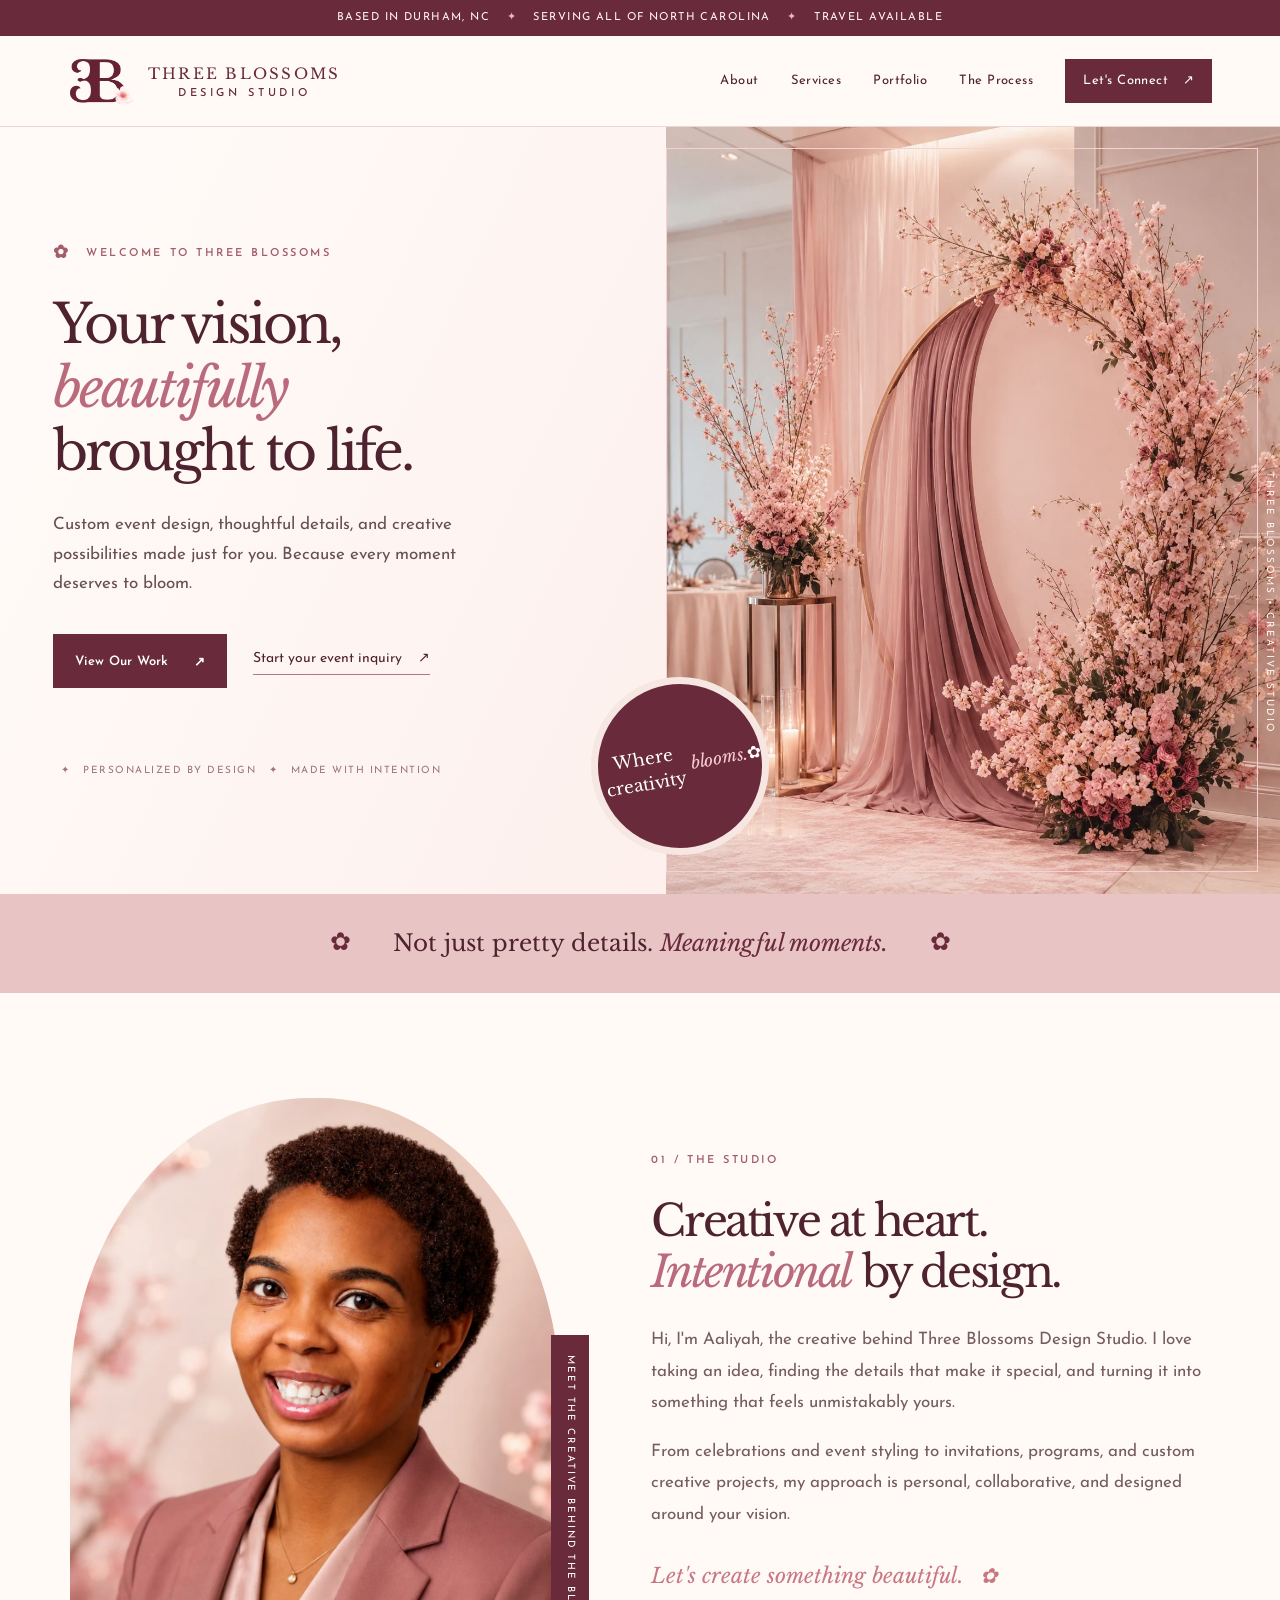
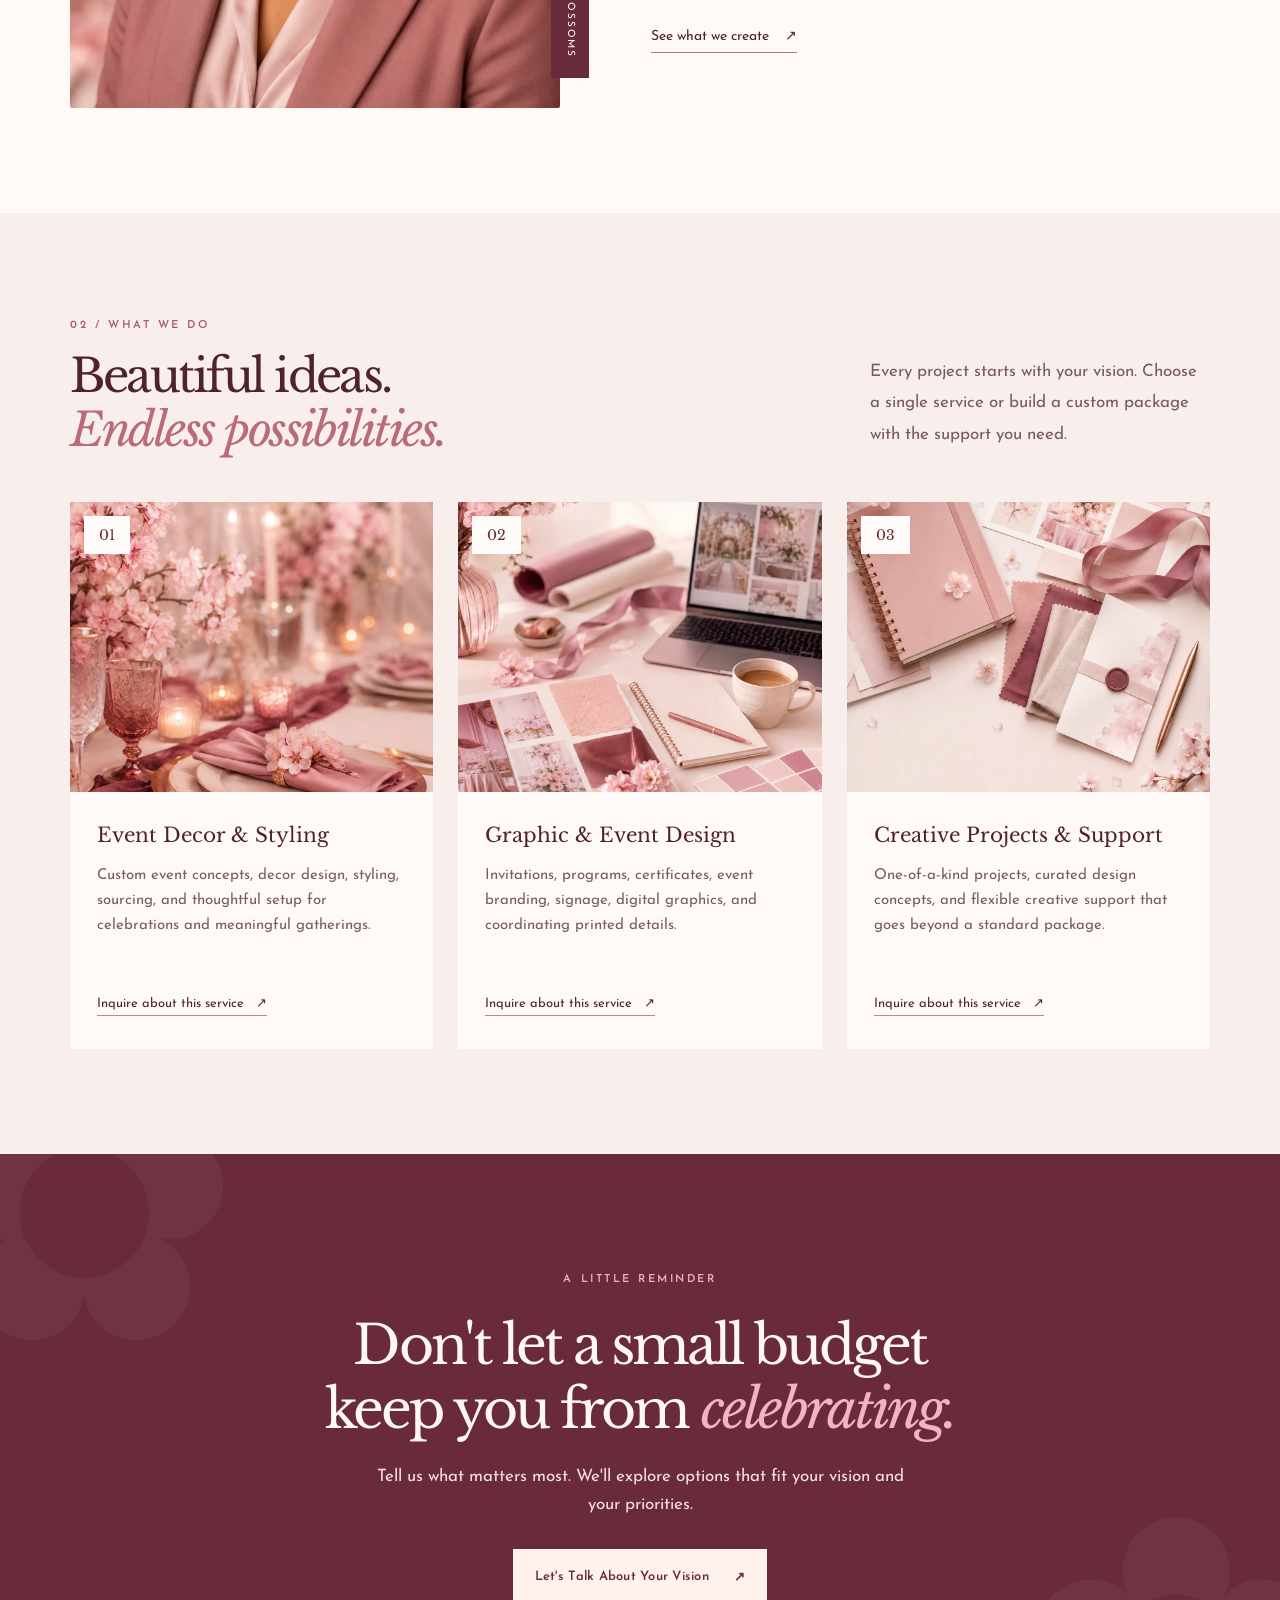
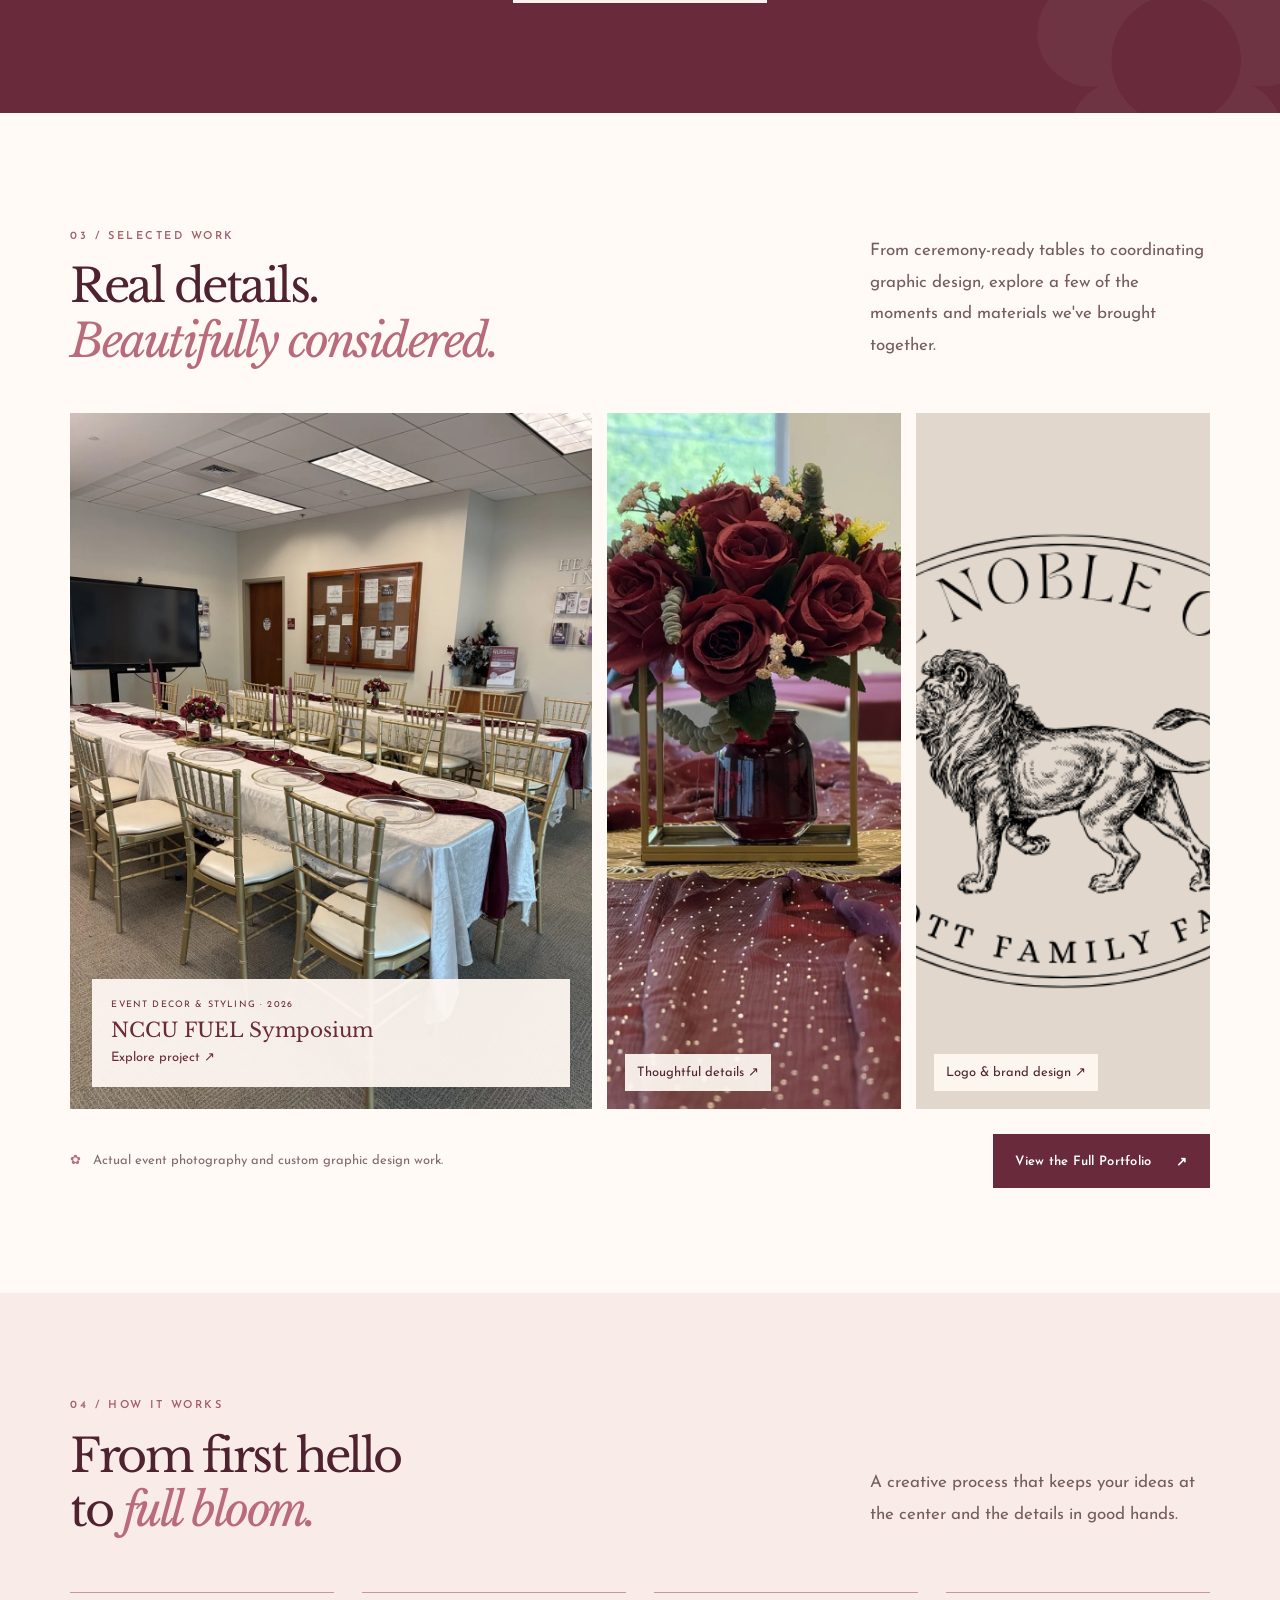
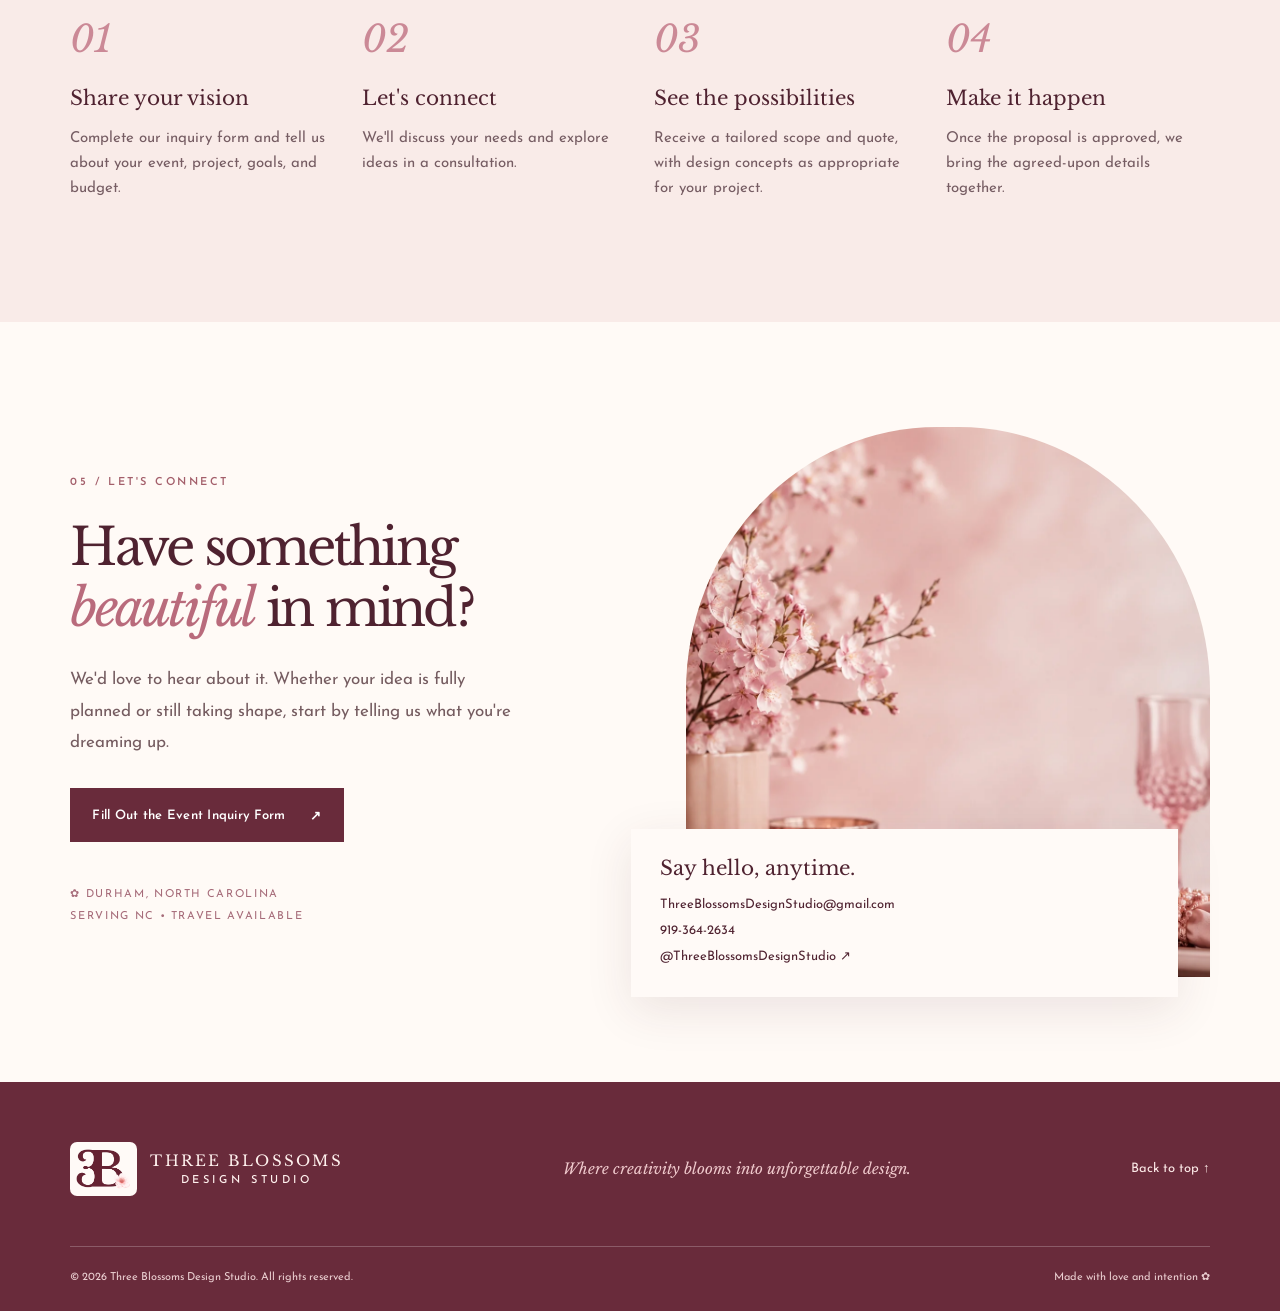
==== index.html @ 0f5664a7 "Add files via upload" ====
<!doctype html>
<html lang="en">
<head>
<meta charset="utf-8"><meta name="viewport" content="width=device-width,initial-scale=1">
<meta name="theme-color" content="#692b3b"><meta name="description" content="Three Blossoms Design Studio creates custom event decor, graphic design, and thoughtful creative experiences in Durham, NC and beyond.">
<title>Three Blossoms Design Studio | Event & Creative Design</title>
<link rel="icon" type="image/png" href="assets/favicon.png">
<link rel="preconnect" href="https://fonts.googleapis.com"><link rel="preconnect" href="https://fonts.gstatic.com" crossorigin>
<link href="https://fonts.googleapis.com/css2?family=Josefin+Sans:wght@300;400;500;600;700&family=Libre+Baskerville:ital,wght@0,400;0,700;1,400&display=swap" rel="stylesheet">
<link rel="stylesheet" href="styles.css">
</head>
<body>
<a class="skip" href="#main">Skip to content</a>
<div class="announcement">Based in Durham, NC <span>✦</span> Serving all of North Carolina <span>✦</span> Travel available</div>
<header class="site-header" id="top"><div class="nav-inner">
<a href="#top" class="brand" aria-label="Three Blossoms Design Studio home"><img class="brand-logo" src="assets/three-blossoms-logo.png" alt="" width="67" height="54"><span class="brand-words"><strong>THREE BLOSSOMS</strong><small>DESIGN STUDIO</small></span></a>
<button class="menu-toggle" aria-expanded="false" aria-controls="navlinks" aria-label="Open navigation"><span></span><span></span><span></span></button>
<nav id="navlinks" aria-label="Main navigation"><a href="#about">About</a><a href="#services">Services</a><a href="#portfolio">Portfolio</a><a href="#process">The Process</a><a class="nav-cta" href="#contact">Let's Connect <span aria-hidden="true">↗</span></a></nav>
</div></header>
<main id="main">
<section class="hero"><div class="hero-copy"><div class="eyebrow"><span class="tiny-flower">✿</span> WELCOME TO THREE BLOSSOMS</div>
<h1>Your vision,<br><em>beautifully</em><br>brought to life.</h1>
<p>Custom event design, thoughtful details, and creative possibilities made just for you. Because every moment deserves to bloom.</p>
<div class="hero-actions"><a href="portfolio.html" class="btn btn-dark">View Our Work <span>↗</span></a><a href="https://forms.gle/Ps7WeBskUqSDtwRi7" class="text-link" target="_blank" rel="noopener">Start your event inquiry <span>↗</span></a></div>
<div class="hero-tag"><span>✦</span> PERSONALIZED BY DESIGN <span>✦</span> MADE WITH INTENTION</div></div>
<div class="hero-visual"><img src="assets/hero.webp" alt="Blush draped event backdrop with sculptural florals" fetchpriority="high"><span class="hero-sticker">Where creativity<br><em>blooms.</em> ✿</span><span class="hero-side">THREE BLOSSOMS • CREATIVE STUDIO</span></div></section>
<section class="intro band"><span>✿</span><p>Not just pretty details. <em>Meaningful moments.</em></p><span>✿</span></section>
<section class="section about" id="about"><div class="about-photo"><img src="assets/portrait.webp" alt="Portrait of the founder of Three Blossoms Design Studio" loading="lazy"><div class="photo-caption">MEET THE CREATIVE BEHIND THE BLOSSOMS</div></div><div class="about-copy"><div class="eyebrow">01 / THE STUDIO</div><h2>Creative at heart.<br><em>Intentional</em> by design.</h2><p>Hi, I'm Aaliyah, the creative behind Three Blossoms Design Studio. I love taking an idea, finding the details that make it special, and turning it into something that feels unmistakably yours.</p><p>From celebrations and event styling to invitations, programs, and custom creative projects, my approach is personal, collaborative, and designed around your vision.</p><div class="signature">Let's create something beautiful. <span>✿</span></div><a href="portfolio.html" class="text-link">See what we create <span>↗</span></a></div></section>
<section class="services-section section" id="services"><div class="section-heading"><div><div class="eyebrow">02 / WHAT WE DO</div><h2>Beautiful ideas.<br><em>Endless possibilities.</em></h2></div><p>Every project starts with your vision. Choose a single service or build a custom package with the support you need.</p></div>
<div class="service-grid">
<article class="service-card"><div class="service-img"><img src="assets/table.webp" alt="Blush tablescape with candles and cherry blossoms" loading="lazy"><span class="number">01</span></div><div class="service-body"><h3>Event Decor & Styling</h3><p>Custom event concepts, decor design, styling, sourcing, and thoughtful setup for celebrations and meaningful gatherings.</p><a href="https://forms.gle/Ps7WeBskUqSDtwRi7" target="_blank" rel="noopener" aria-label="Inquire about event decor and styling">Inquire about this service <span>↗</span></a></div></article>
<article class="service-card"><div class="service-img"><img src="assets/design.webp" alt="Creative worktable with mood boards, laptop and pink palette" loading="lazy"><span class="number">02</span></div><div class="service-body"><h3>Graphic & Event Design</h3><p>Invitations, programs, certificates, event branding, signage, digital graphics, and coordinating printed details.</p><a href="https://forms.gle/Ps7WeBskUqSDtwRi7" target="_blank" rel="noopener" aria-label="Inquire about graphic design">Inquire about this service <span>↗</span></a></div></article>
<article class="service-card"><div class="service-img"><img src="assets/flatlay.webp" alt="Blush event planning notebook with fabric swatches and stationery" loading="lazy"><span class="number">03</span></div><div class="service-body"><h3>Creative Projects & Support</h3><p>One-of-a-kind projects, curated design concepts, and flexible creative support that goes beyond a standard package.</p><a href="https://forms.gle/Ps7WeBskUqSDtwRi7" target="_blank" rel="noopener" aria-label="Inquire about creative projects">Inquire about this service <span>↗</span></a></div></article>
</div></section>
<section class="statement"><span class="eyebrow">A LITTLE REMINDER</span><h2>Don't let a small budget<br>keep you from <em>celebrating.</em></h2><p>Tell us what matters most. We'll explore options that fit your vision and your priorities.</p><a class="btn btn-light" href="https://forms.gle/Ps7WeBskUqSDtwRi7" target="_blank" rel="noopener">Let's Talk About Your Vision <span>↗</span></a><span class="statement-flower flower-one">✿</span><span class="statement-flower flower-two">✿</span></section>
<section class="section work-preview" id="portfolio">
  <div class="section-heading"><div><div class="eyebrow">03 / SELECTED WORK</div><h2>Real details.<br><em>Beautifully considered.</em></h2></div>
  <p>From ceremony-ready tables to coordinating graphic design, explore a few of the moments and materials we've brought together.</p></div>
  <div class="work-preview-grid">
    <a class="work-preview-main" href="portfolio.html#fuel"><img src="assets/fuel-wide.webp" loading="lazy" alt="Burgundy and gold banquet tables styled for the NCCU FUEL Symposium"><span class="work-preview-label"><small>EVENT DECOR & STYLING · 2026</small><strong>NCCU FUEL Symposium</strong><span>Explore project ↗</span></span></a>
    <a class="work-preview-side" href="portfolio.html#fuel"><img src="assets/fuel-centerpiece.webp" loading="lazy" alt="Burgundy roses in a gold frame centerpiece"><span>Thoughtful details ↗</span></a>
    <a class="work-preview-side" href="portfolio.html#graphics"><img src="assets/nine-noble-oaks-logo.webp" loading="lazy" alt="Illustrated Nine Noble Oaks Scott Family Farm identity logo"><span>Logo & brand design ↗</span></a>
  </div>
  <div class="preview-footer"><p><span aria-hidden="true">✿</span> Actual event photography and custom graphic design work.</p><a class="btn btn-dark" href="portfolio.html">View the Full Portfolio <span>↗</span></a></div>
</section>
<section class="process section" id="process"><div class="section-heading"><div><div class="eyebrow">04 / HOW IT WORKS</div><h2>From first hello<br>to <em>full bloom.</em></h2></div><p>A creative process that keeps your ideas at the center and the details in good hands.</p></div><div class="steps"><div class="step"><span>01</span><h3>Share your vision</h3><p>Complete our inquiry form and tell us about your event, project, goals, and budget.</p></div><div class="step"><span>02</span><h3>Let's connect</h3><p>We'll discuss your needs and explore ideas in a consultation.</p></div><div class="step"><span>03</span><h3>See the possibilities</h3><p>Receive a tailored scope and quote, with design concepts as appropriate for your project.</p></div><div class="step"><span>04</span><h3>Make it happen</h3><p>Once the proposal is approved, we bring the agreed-upon details together.</p></div></div></section>
<section class="contact section" id="contact"><div class="contact-left"><div class="eyebrow">05 / LET'S CONNECT</div><h2>Have something<br><em>beautiful</em> in mind?</h2><p>We'd love to hear about it. Whether your idea is fully planned or still taking shape, start by telling us what you're dreaming up.</p><a class="btn btn-dark" href="https://forms.gle/Ps7WeBskUqSDtwRi7" target="_blank" rel="noopener">Fill Out the Event Inquiry Form <span>↗</span></a><div class="contact-location">✿ DURHAM, NORTH CAROLINA <br> SERVING NC • TRAVEL AVAILABLE</div></div><div class="contact-right"><img src="assets/blossoms.webp" alt="Cherry blossom tabletop details" loading="lazy"><div class="contact-card"><h3>Say hello, anytime.</h3><a href="mailto:ThreeBlossomsDesignStudio@gmail.com">ThreeBlossomsDesignStudio@gmail.com</a><a href="tel:+19193642634">919-364-2634</a><a href="https://www.instagram.com/ThreeBlossomsDesignStudio/" target="_blank" rel="noopener">@ThreeBlossomsDesignStudio ↗</a></div></div></section>
</main>
<footer><div class="footer-top"><a href="#top" class="brand brand-footer"><img class="brand-logo" src="assets/three-blossoms-logo.png" alt="" width="67" height="54"><span class="brand-words"><strong>THREE BLOSSOMS</strong><small>DESIGN STUDIO</small></span></a><p>Where creativity blooms into unforgettable design.</p><a href="#top" class="backtop">Back to top ↑</a></div><div class="footer-bottom"><small>© <span id="year">2026</span> Three Blossoms Design Studio. All rights reserved.</small><small>Made with love and intention ✿</small></div></footer>
<script src="script.js"></script>
</body></html>
---- styles.css ----
:root{--wine:#692b3b;--deep:#4f2230;--pink:#ecc0c4;--rose:#c87782;--cream:#f9f1e9;--milk:#fffaf6;--mauve:#a97982;--text:#5a3a41;--serif:'Libre Baskerville',Georgia,serif;--sans:'Josefin Sans',Arial,sans-serif}*{box-sizing:border-box}html{scroll-behavior:smooth}body{margin:0;background:var(--milk);color:var(--deep);font:400 17px/1.65 var(--sans);overflow-x:hidden}img{display:block;width:100%;height:100%;object-fit:cover}a{color:inherit;text-decoration:none}button{font:inherit}.skip{position:absolute;top:-100px;left:12px;background:white;padding:8px;z-index:1000}.skip:focus{top:12px}.announcement{text-align:center;background:var(--wine);color:#fff3f1;padding:9px 16px;font-size:11px;letter-spacing:.13em;text-transform:uppercase}.announcement span{padding:0 12px;color:#f1b4bd}.site-header{background:rgba(255,250,246,.97);position:sticky;top:0;z-index:40;box-shadow:0 1px 0 #e9d8d3}.nav-inner{max-width:1350px;margin:auto;padding:18px 5.3%;display:flex;align-items:center;justify-content:space-between;gap:30px}.brand{display:inline-flex;align-items:center;gap:13px;color:var(--wine);flex-shrink:0}.monogram{font:italic 43px/.8 var(--serif);letter-spacing:-.16em;position:relative;padding-right:12px}.petal{font:normal 15px var(--sans);position:absolute;color:var(--rose);bottom:-10px;right:1px;letter-spacing:0}.brand-words{display:flex;flex-direction:column;line-height:1.3}.brand-words strong{font:400 15px var(--serif);letter-spacing:.15em}.brand-words small{font:500 11px var(--sans);letter-spacing:.33em;margin-top:5px;text-align:center}.site-header nav{display:flex;gap:32px;align-items:center}.site-header nav a{font-size:13px;letter-spacing:.035em;transition:color .2s}.site-header nav a:hover{color:var(--rose)}.site-header nav a.nav-cta{padding:11px 18px;background:var(--wine);color:white}.nav-cta span{margin-left:10px}.menu-toggle{display:none}.hero{min-height:660px;display:grid;grid-template-columns:52% 48%;background:linear-gradient(115deg,#fffaf7 10%,#fbe8e5 100%)}.hero-copy{align-self:center;padding:85px 6% 85px max(8%,calc((100vw - 1200px)/2));position:relative}.eyebrow{font:600 11px/1.5 var(--sans);letter-spacing:.23em;text-transform:uppercase;color:#a35e6a}.tiny-flower{font-size:18px;vertical-align:middle;margin-right:9px}.hero h1,h2{font:400 clamp(38px,4.2vw,65px)/1.18 var(--serif);letter-spacing:-.055em;margin:26px 0}.hero h1 em,h2 em{color:#b96b7c;font-weight:400}.hero p{max-width:450px;font-size:17px;line-height:1.75;color:#684f52}.hero-actions{display:flex;align-items:center;flex-wrap:wrap;gap:26px;margin-top:35px}.btn{display:inline-flex;align-items:center;justify-content:space-between;gap:25px;padding:17px 22px;min-height:54px;font:600 13px var(--sans);letter-spacing:.02em;transition:transform .2s,background .2s}.btn:hover{transform:translateY(-3px)}.btn-dark{background:var(--wine);color:white}.btn-dark:hover{background:var(--deep)}.text-link{display:inline-block;font-size:14px;border-bottom:1px solid #b77580;padding-bottom:4px}.text-link span{padding-left:12px}.hero-tag{margin-top:75px;font-size:10px;letter-spacing:.15em;color:#9d7580}.hero-tag span{padding:0 8px}.hero-visual{position:relative;min-height:650px}.hero-visual:before{content:'';position:absolute;inset:22px 22px 22px 0;border:1px solid #f7d0d2;z-index:1;pointer-events:none}.hero-visual img{object-position:50% 50%}.hero-sticker{position:absolute;bottom:39px;left:-75px;z-index:3;width:178px;height:178px;border-radius:50%;background:var(--wine);color:white;display:flex;align-items:center;justify-content:center;text-align:center;font:17px/1.5 var(--serif);transform:rotate(-10deg);border:7px solid #f6e7e2}.hero-sticker em{color:#f9cdd4}.hero-side{position:absolute;top:45%;right:3px;writing-mode:vertical-rl;color:#fff4ee;font-size:10px;letter-spacing:.2em}.band{padding:29px 20px;background:#e9c4c4;display:flex;align-items:center;justify-content:center;gap:42px}.band p{font:23px var(--serif);margin:0;text-align:center}.band em{color:var(--wine)}.band span{color:var(--wine);font-size:25px}.section{max-width:1310px;margin:auto;padding:105px 5.5%}.about{display:grid;grid-template-columns:43% 57%;align-items:center;gap:8%}.about-photo{height:610px;position:relative}.about-photo img{object-position:50% 25%;border-radius:49% 49% 2px 2px}.photo-caption{position:absolute;right:-29px;bottom:30px;writing-mode:vertical-rl;font-size:10px;letter-spacing:.19em;background:var(--wine);color:white;padding:20px 11px}.about-copy{padding:28px 15% 28px 0}.about-copy h2{font-size:clamp(34px,3.4vw,52px)}.about-copy p,.section-heading>p{color:#755c60;line-height:1.85}.signature{font:italic 21px var(--serif);margin:33px 0;color:var(--rose)}.signature span{margin-left:10px}.services-section{max-width:none;background:#f8eeeb;padding-left:max(5.5%,calc((100vw - 1165px)/2));padding-right:max(5.5%,calc((100vw - 1165px)/2))}.section-heading{display:flex;align-items:end;justify-content:space-between;gap:50px;margin-bottom:45px}.section-heading h2{font-size:clamp(35px,3.6vw,52px);margin:14px 0 0}.section-heading>p{max-width:340px;margin-bottom:7px}.service-grid{display:grid;grid-template-columns:repeat(3,1fr);gap:25px}.service-card{background:#fffaf7}.service-img{height:290px;position:relative;overflow:hidden}.service-img img{transition:transform .7s}.service-card:hover img{transform:scale(1.06)}.number{position:absolute;top:14px;left:14px;background:#fffbf8;color:var(--wine);padding:10px 15px;font:14px var(--serif)}.service-body{padding:29px 27px 32px}.service-body h3,.step h3{font:400 20px/1.4 var(--serif);margin:0 0 13px}.service-body p{color:#765d63;font-size:15px;min-height:105px;margin-bottom:20px}.service-body a{border-bottom:1px solid #c5838a;font-size:13px;padding-bottom:5px}.service-body a span{margin-left:8px}.statement{position:relative;overflow:hidden;background:var(--wine);color:#fff8f1;text-align:center;padding:110px 16px}.statement .eyebrow{color:#f0b6bd}.statement h2{font-size:clamp(34px,4.2vw,61px);margin:22px auto;position:relative;z-index:1}.statement h2 em{color:#f2b4c0}.statement p{max-width:530px;margin:0 auto 30px;color:#f4dfe0}.btn-light{background:#fff1eb;color:var(--wine);position:relative;z-index:2}.statement-flower{position:absolute;font:380px/.9 var(--sans);color:#ffffff0b}.flower-one{left:-75px;top:-80px}.flower-two{right:-55px;bottom:-150px}.center{display:block;text-align:center}.center p{margin:16px auto;max-width:540px}.gallery{display:grid;grid-template-columns:1.3fr 1fr 1fr;gap:15px}.gallery figure{margin:0;height:390px;position:relative;overflow:hidden}.gallery figure img{transition:transform .6s}.gallery figure:hover img{transform:scale(1.05)}.gallery figcaption{position:absolute;bottom:17px;left:17px;background:#fffaf3e8;padding:8px 13px;font:13px var(--serif)}.concept-note{text-align:center;font-size:12px;color:#927c7b;margin:20px auto 0;max-width:740px}.process{max-width:none;background:#f9ebe8;padding-left:max(5.5%,calc((100vw - 1165px)/2));padding-right:max(5.5%,calc((100vw - 1165px)/2))}.steps{display:grid;grid-template-columns:repeat(4,1fr);gap:28px;margin-top:55px}.step{border-top:1px solid #c9959c;padding-top:23px}.step span{font:italic 37px var(--serif);color:#cb8996}.step h3{margin-top:22px}.step p{font-size:15px;color:#765d63}.contact{display:grid;grid-template-columns:1fr 1fr;gap:8%;align-items:center}.contact-left h2{font-size:clamp(38px,4vw,59px)}.contact-left p{max-width:450px;color:#755c60;line-height:1.85;margin-bottom:30px}.contact-location{font-size:11px;letter-spacing:.15em;margin-top:42px;color:#a66b79;line-height:2}.contact-right{height:550px;position:relative}.contact-right img{height:100%;border-radius:48% 48% 0 0}.contact-card{position:absolute;bottom:-20px;left:-55px;right:32px;background:#fffaf7;padding:27px 29px;box-shadow:0 13px 44px #4f22301b}.contact-card h3{font:20px var(--serif);margin:0 0 12px}.contact-card a{display:block;font-size:13px;line-height:2;overflow-wrap:anywhere}.contact-card a:hover{text-decoration:underline}footer{background:var(--wine);color:#fce9e7;padding:60px 5.5% 24px}.footer-top,.footer-bottom{max-width:1200px;margin:auto;display:flex;align-items:center;justify-content:space-between;gap:20px}.brand-footer{color:#fff1ee}.footer-top p{font:italic 15px var(--serif);color:#efc9cc}.backtop{font-size:13px}.footer-bottom{border-top:1px solid #ffffff3a;margin-top:50px;padding-top:22px;color:#ebcfd1}.footer-bottom small{font-size:11px}.reveal{opacity:0;transform:translateY(25px);transition:opacity .6s,transform .6s}.reveal.visible{opacity:1;transform:none}@media(max-width:950px){.site-header nav{gap:17px}.brand-words strong{font-size:12px}.brand-words small{font-size:9px}.hero{grid-template-columns:55% 45%}.hero-copy{padding-left:7%}.hero h1{font-size:45px}.hero-sticker{left:-45px;width:135px;height:135px;font-size:13px}.about-photo{height:500px}.about-copy{padding-right:0}.service-img{height:210px}.service-body{padding:23px 18px}.service-body p{min-height:145px}.contact-card{left:-25px}.steps{gap:17px}}
@media(max-width:720px){body{font-size:16px}.announcement{font-size:9px;line-height:1.7}.announcement span{padding:0 3px}.nav-inner{padding:16px 5%}.brand-words strong{font-size:12px}.monogram{font-size:36px}.menu-toggle{display:flex;flex-direction:column;gap:5px;border:0;background:none;padding:10px;cursor:pointer}.menu-toggle span{width:25px;height:2px;background:var(--wine)}.site-header nav{position:absolute;top:100%;left:0;right:0;background:var(--milk);padding:20px 6% 28px;display:none;flex-direction:column;align-items:stretch;gap:20px;box-shadow:0 7px 13px #5f263218}.site-header nav.open{display:flex}.hero{display:flex;flex-direction:column}.hero-copy{padding:65px 6% 50px}.hero h1{font-size:clamp(40px,9vw,56px)}.hero-tag{margin-top:45px}.hero-visual{height:490px;min-height:0;margin-left:6%}.hero-sticker{left:-20px;bottom:15px}.band{gap:15px}.band p{font-size:16px}.section{padding:72px 6%}.about{display:flex;flex-direction:column;gap:40px}.about-photo{width:84%;height:470px;align-self:flex-start}.about-copy{padding:0}.section-heading{display:block}.section-heading>p{max-width:100%}.service-grid{grid-template-columns:1fr;gap:25px}.service-img{height:275px}.service-body p{min-height:0}.statement{padding:85px 8%}.gallery{grid-template-columns:1fr 1fr}.gallery figure{height:240px}.gallery figure:first-child{grid-column:1/-1;height:350px}.steps{grid-template-columns:1fr 1fr;gap:28px}.contact{display:block}.contact-right{margin-top:60px;height:440px;margin-left:30px}.contact-card{right:12px;left:-30px}.footer-top,.footer-bottom{flex-direction:column;align-items:flex-start}.footer-top p{margin:8px 0}.footer-bottom{gap:6px}}
@media(max-width:400px){.brand-words strong{font-size:10px}.brand-words small{font-size:8px}.hero-actions{gap:20px}.hero-tag{letter-spacing:.06em}.about-photo{height:380px}.steps{grid-template-columns:1fr}.contact-card a{font-size:12px}.gallery figure{height:190px}}
@media(prefers-reduced-motion:reduce){html{scroll-behavior:auto}.reveal{opacity:1;transform:none;transition:none}*{animation:none!important}}

/* Portfolio preview on the home page */
.work-preview{scroll-margin-top:100px}.work-preview-grid{display:grid;grid-template-columns:1.6fr .9fr .9fr;gap:15px;min-height:420px}.work-preview-grid a{display:block;position:relative;overflow:hidden;background:#e9d4ce}.work-preview-grid img{height:100%;width:100%;object-fit:cover;transition:transform .5s}.work-preview-grid a:hover img{transform:scale(1.045)}.work-preview-main{min-height:420px}.work-preview-side{min-height:420px}.work-preview-label{position:absolute;bottom:22px;left:22px;right:22px;background:#fff8f3ef;padding:19px;color:var(--wine);display:grid;gap:4px}.work-preview-label small{font-size:9px;letter-spacing:.13em}.work-preview-label strong{font:20px/1.3 var(--serif)}.work-preview-label>span{font-size:13px}.work-preview-side>span{position:absolute;bottom:18px;left:18px;background:#fff9f2eb;font-size:13px;padding:8px 12px}.preview-footer{display:flex;justify-content:space-between;align-items:center;gap:20px;margin-top:25px}.preview-footer p{font-size:13px;color:#82686a}.preview-footer p span{color:#b96b7c;margin-right:8px}
/* Standalone portfolio page */
.portfolio-hero{display:grid;grid-template-columns:52% 48%;background:linear-gradient(115deg,#fffaf7,#f6e2df)}.portfolio-hero-inner{align-self:center;max-width:740px;padding:120px 8% 125px max(9%,calc((100vw - 1200px)/2))}.portfolio-hero h1{font:400 clamp(46px,5.5vw,78px)/1.15 var(--serif);letter-spacing:-.055em;margin:28px 0}.portfolio-hero h1 em{color:#b96b7c}.portfolio-hero p{max-width:510px;color:#755c60;line-height:1.85}.portfolio-hero-image{height:630px;position:relative}.portfolio-hero-image img{width:100%;height:100%;object-fit:cover;object-position:center 40%}.portfolio-hero-image:before{content:'';border:1px solid #f0d2ce;position:absolute;inset:18px 20px 18px 0;pointer-events:none}.portfolio-jump{position:sticky;top:80px;z-index:18;display:flex;justify-content:center;align-items:center;gap:36px;flex-wrap:wrap;background:var(--wine);color:#fff7ee;padding:17px 5%;box-shadow:0 8px 25px #4f223015}.portfolio-jump span{color:#f2c1c9;font-size:11px;letter-spacing:.15em}.portfolio-jump a{font-size:12px;letter-spacing:.05em}.portfolio-jump a:hover{text-decoration:underline}#fuel,#graphics,#motion{scroll-margin-top:160px}.project-meta{display:flex;justify-content:space-between;gap:20px;align-items:center}.project-meta>span{font-size:12px;letter-spacing:.14em;color:#a2777f}.project-intro{display:grid;grid-template-columns:1.15fr .85fr;gap:7%;align-items:end;margin-bottom:40px}.project-intro h2{font-size:clamp(43px,5vw,74px);margin:23px 0 15px}.project-kicker{font-size:13px;color:#a05b6d;text-transform:uppercase;letter-spacing:.11em}.project-summary{padding-bottom:15px}.project-summary>p{color:#755c60;line-height:1.9}.project-tags{display:flex;gap:8px;flex-wrap:wrap;margin-top:21px}.project-tags span{border:1px solid #dfb9bd;border-radius:25px;font-size:12px;color:var(--wine);padding:6px 11px}.mosaic{display:grid;grid-template-columns:repeat(4,1fr);grid-auto-rows:180px;grid-auto-flow:dense;gap:14px}.portfolio-photo{border:0;padding:0;background:#eee0d9;cursor:zoom-in;position:relative;overflow:hidden}.portfolio-photo:after{content:'+';position:absolute;right:15px;bottom:15px;display:grid;place-items:center;background:#fffaf3e8;color:var(--wine);width:35px;height:35px;border-radius:100%;font-size:25px;line-height:1}.portfolio-photo img{height:100%;width:100%;object-fit:cover;transition:transform .35s}.portfolio-photo:hover img{transform:scale(1.035)}.tile-big{grid-column:span 2;grid-row:span 2}.tile-tall{grid-row:span 2}.project-outro{display:grid;grid-template-columns:.6fr 1.4fr;gap:35px;align-items:start;margin-top:28px;border-top:1px solid #e6c9ca;padding-top:22px}.project-outro p{margin:0;color:#755c60}.graphics-panel{background:#f8eeeb}.graphics-inner{max-width:1290px}.graphic-grid{display:grid;grid-template-columns:repeat(3,1fr);gap:22px}.graphic-example{margin:0;background:#fffbf7;overflow:hidden}.graphic-frame{height:410px;display:flex;align-items:center;justify-content:center;background:#f3d2d2;padding:18px}.graphic-frame img{height:100%;width:100%;object-fit:contain}.graphic-logo{background:#fff}.graphic-example figcaption{padding:18px 20px;display:flex;flex-direction:column;gap:4px}.graphic-example figcaption strong,.motion-item figcaption strong{font:16px var(--serif)}.graphic-example figcaption span,.motion-item figcaption span{color:#866b72;font-size:13px}.work-disclaimer,.motion-note{color:#927c7b;font-size:12px;margin:23px 0 0}.motion-grid{display:grid;grid-template-columns:repeat(3,1fr);gap:22px}.motion-item{margin:0;background:#f9efed}.motion-item video{display:block;width:100%;height:420px;object-fit:cover;background:#e7c8c5}.motion-item figcaption{display:flex;flex-direction:column;gap:5px;padding:19px 21px}.portfolio-cta{background:var(--wine);color:#fff7ef;text-align:center;padding:100px 20px}.portfolio-cta .eyebrow{color:#efbbc3}.portfolio-cta h2{font-size:clamp(38px,4.5vw,65px)}.portfolio-cta h2 em{color:#f1b2c0}.portfolio-cta p{max-width:600px;margin:0 auto 30px;color:#f2dadc}.photo-dialog{max-width:calc(100vw - 44px);max-height:calc(100vh - 44px);border:0;background:#1e1115;padding:15px;box-shadow:0 30px 120px #210d1173;position:fixed}.photo-dialog::backdrop{background:#160910d9}.photo-dialog img{max-height:calc(100vh - 90px);max-width:calc(100vw - 74px);width:auto;height:auto;object-fit:contain;margin:auto}.photo-dialog form{position:absolute;right:20px;top:20px;z-index:2}.lightbox-close{width:44px;height:44px;border:0;border-radius:100%;background:#fffaf5;color:var(--wine);font-size:29px;cursor:pointer}.portfolio-photo:focus-visible,.btn:focus-visible,.site-header a:focus-visible{outline:3px solid #be7180;outline-offset:4px}
@media(max-width:900px){.work-preview-grid{grid-template-columns:1.4fr 1fr}.work-preview-side:last-child{display:none}.portfolio-hero{grid-template-columns:1fr 1fr}.portfolio-hero-inner{padding:70px 8%}.portfolio-hero-image{height:540px}.mosaic{grid-auto-rows:150px}.graphic-frame{height:320px}.motion-item video{height:330px}.portfolio-jump{gap:18px}}
@media(max-width:720px){.work-preview-grid{grid-template-columns:1fr 1fr}.work-preview-main{grid-column:1/-1;min-height:360px}.work-preview-side,.work-preview-side:last-child{display:block;min-height:225px}.preview-footer{align-items:flex-start;flex-direction:column}.portfolio-hero{display:flex;flex-direction:column}.portfolio-hero-inner{padding:70px 6% 50px}.portfolio-hero-image{height:390px}.portfolio-jump{top:70px;gap:12px;padding:14px 10px}.portfolio-jump span{display:none}.portfolio-jump a{font-size:10px}#fuel,#graphics,#motion{scroll-margin-top:120px}.project-intro{grid-template-columns:1fr;gap:10px}.mosaic{grid-template-columns:repeat(2,1fr);grid-auto-rows:150px;gap:9px}.tile-big{grid-column:span 2;grid-row:span 2}.tile-tall{grid-row:span 2}.project-outro{grid-template-columns:1fr;gap:10px}.graphic-grid{grid-template-columns:1fr 1fr;gap:12px}.graphic-example:last-child{grid-column:1/-1;max-width:480px}.graphic-frame{height:260px}.motion-grid{grid-template-columns:1fr 1fr;gap:13px}.motion-item video{height:330px}.motion-item:last-child{grid-column:1/-1;max-width:480px}.portfolio-cta{padding:75px 6%}}
@media(max-width:450px){.work-preview-side{min-height:180px}.work-preview-side>span{font-size:11px}.mosaic{grid-auto-rows:125px}.graphic-grid,.motion-grid{grid-template-columns:1fr}.graphic-example:last-child,.motion-item:last-child{grid-column:auto;max-width:none}.graphic-frame{height:360px}.motion-item video{height:440px}.portfolio-jump a{font-size:9px}}

/* Official Three Blossoms brand logo, shared by both website pages. */
.brand-logo{display:block;flex:none;width:67px;height:54px;object-fit:contain;object-position:center;}
.brand-footer .brand-logo{background:#fffaf7;padding:5px;border-radius:7px;width:67px;height:54px;}
@media(max-width:720px){.brand-logo{width:60px;height:49px}.brand-footer .brand-logo{width:60px;height:49px}}
@media(max-width:400px){.brand{gap:8px}.brand-logo{width:51px;height:43px}.brand-footer .brand-logo{width:51px;height:43px}}

/* Expanded graphic design portfolio */
.graphic-collections{display:grid;gap:58px}
.design-group-head{display:flex;align-items:baseline;justify-content:space-between;gap:22px;margin-bottom:22px;border-bottom:1px solid #dfc3c4;padding-bottom:12px}
.design-group-head h3{font:400 clamp(22px,2.35vw,29px)/1.4 var(--serif);margin:0;color:var(--wine)}
.design-group-head .eyebrow{white-space:nowrap}
.graphic-zoom{width:100%;border:0;cursor:zoom-in;position:relative;font:inherit}
.graphic-zoom:after{content:'+';position:absolute;right:14px;bottom:14px;display:grid;place-items:center;background:#fffaf3ed;color:var(--wine);width:34px;height:34px;border-radius:50%;font-size:24px;line-height:1}
.graphic-zoom img{transition:transform .25s}
.graphic-zoom:hover img{transform:scale(1.025)}
.graphic-zoom:focus-visible{outline:3px solid #b96b7c;outline-offset:3px}
.graphic-white{background:#fff}
.graphic-neutral{background:#e8ddd2}
.graphic-wide{background:#251d22}
.graphic-dark{background:#171016}
.graphic-rose{background:#eeb7bf}
.graphic-example figcaption strong{font-size:15px;line-height:1.45}
.graphic-example figcaption span{line-height:1.5}
@media(max-width:720px){.graphic-collections{gap:45px}.design-group-head{flex-direction:column;gap:3px}.graphic-example:last-child{max-width:none}}
@media(max-width:450px){.design-group-head h3{font-size:23px}}
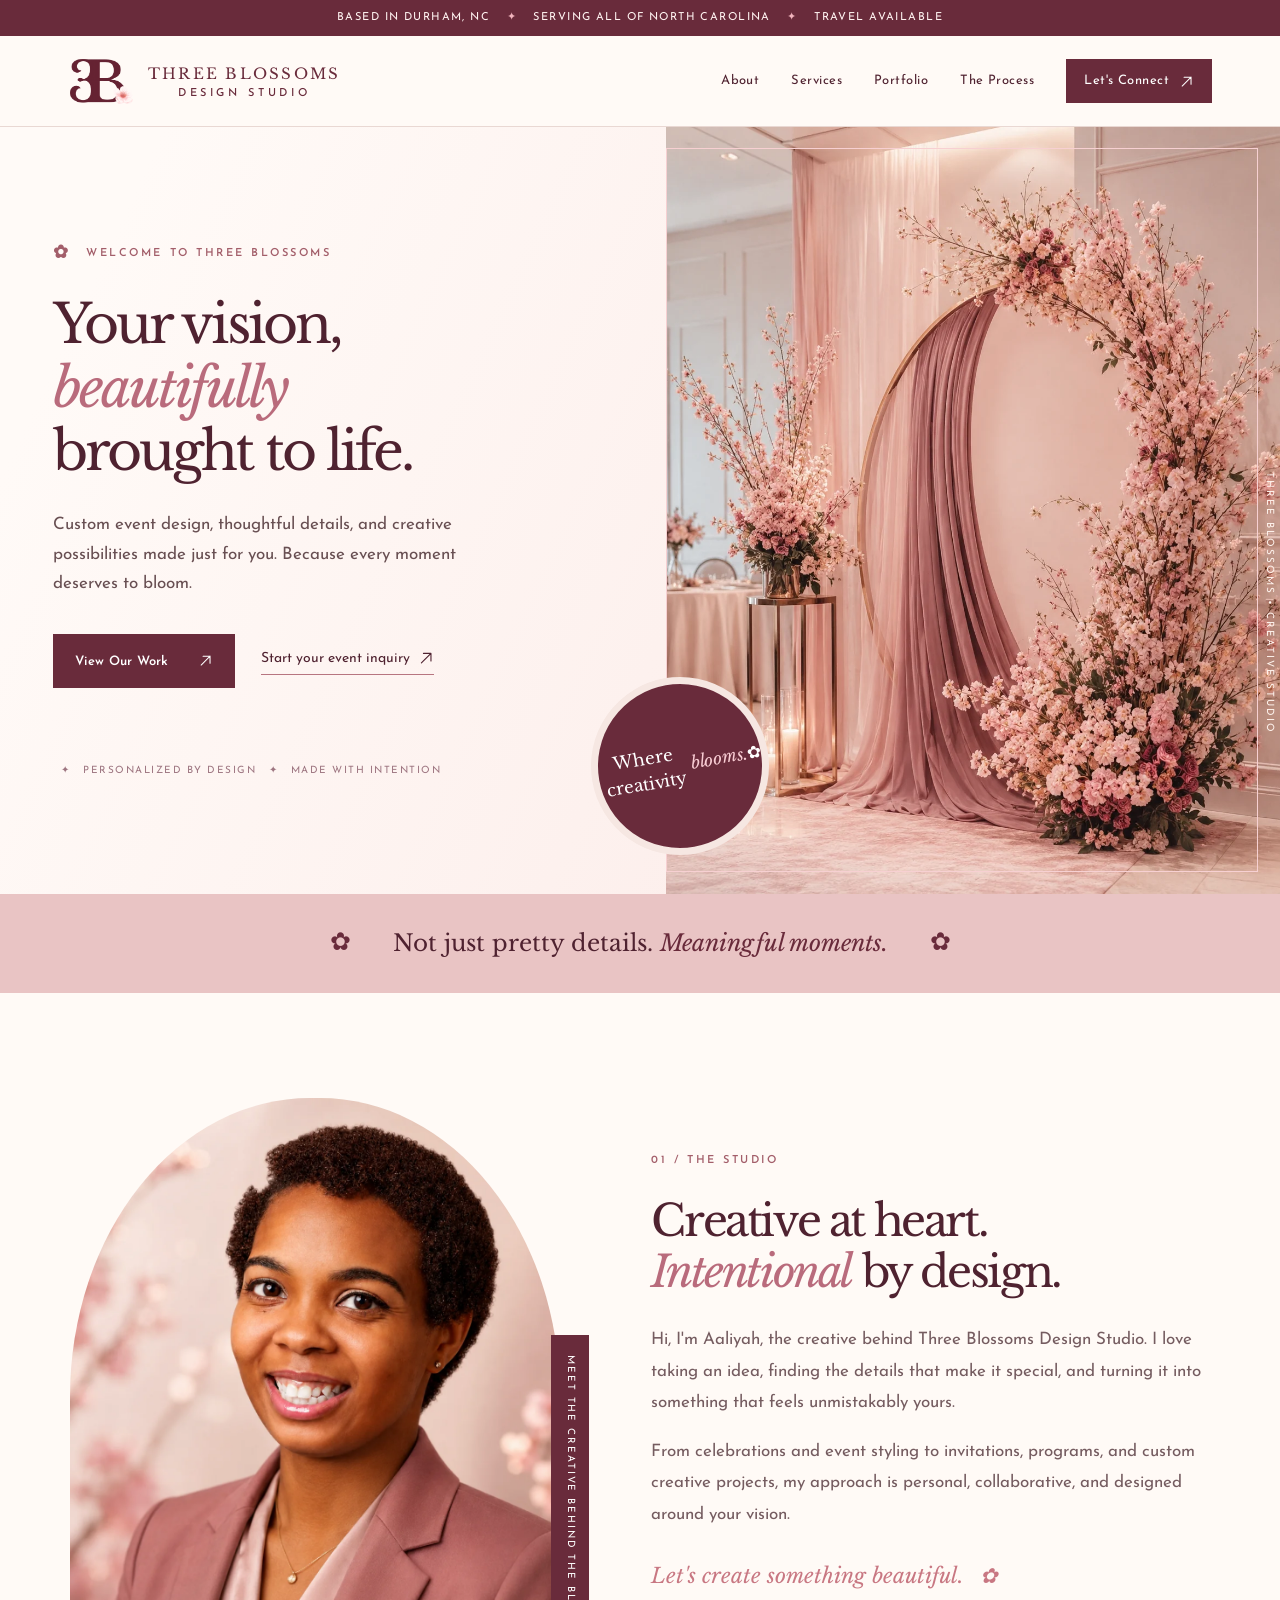
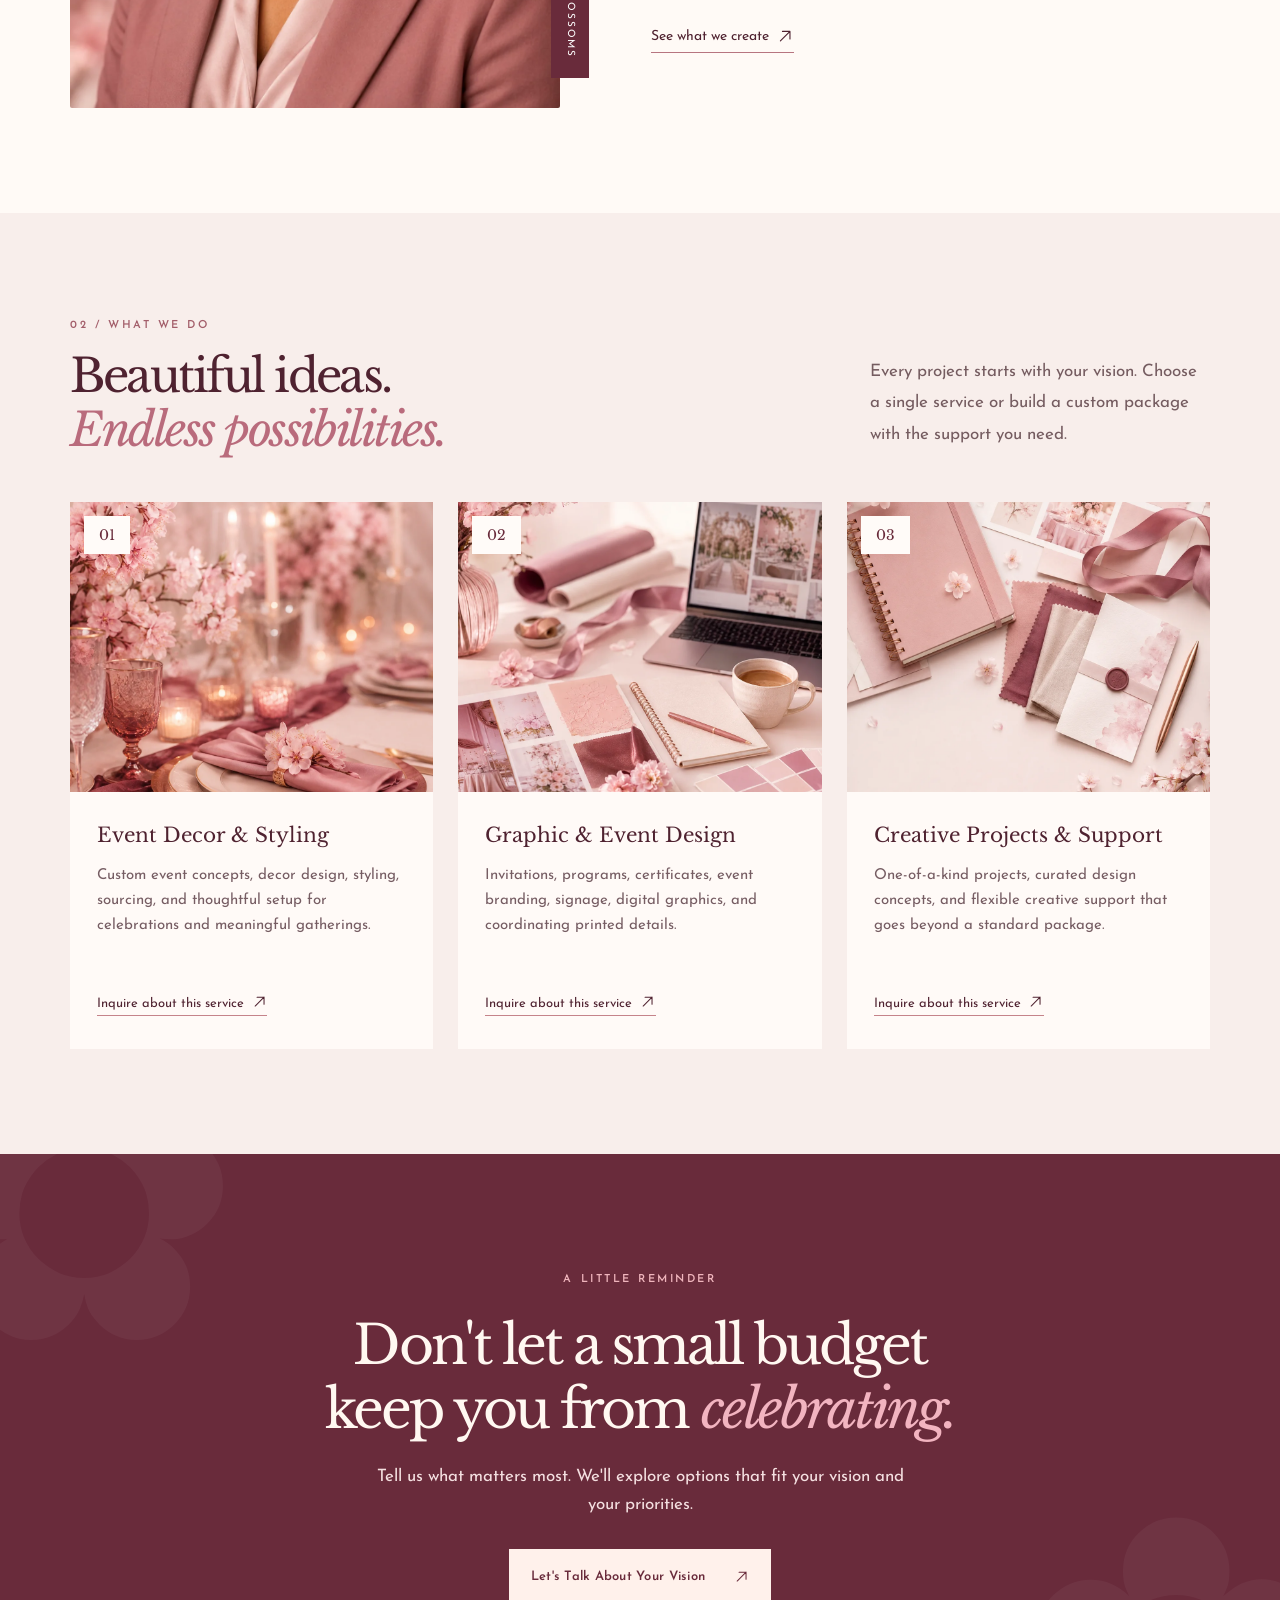
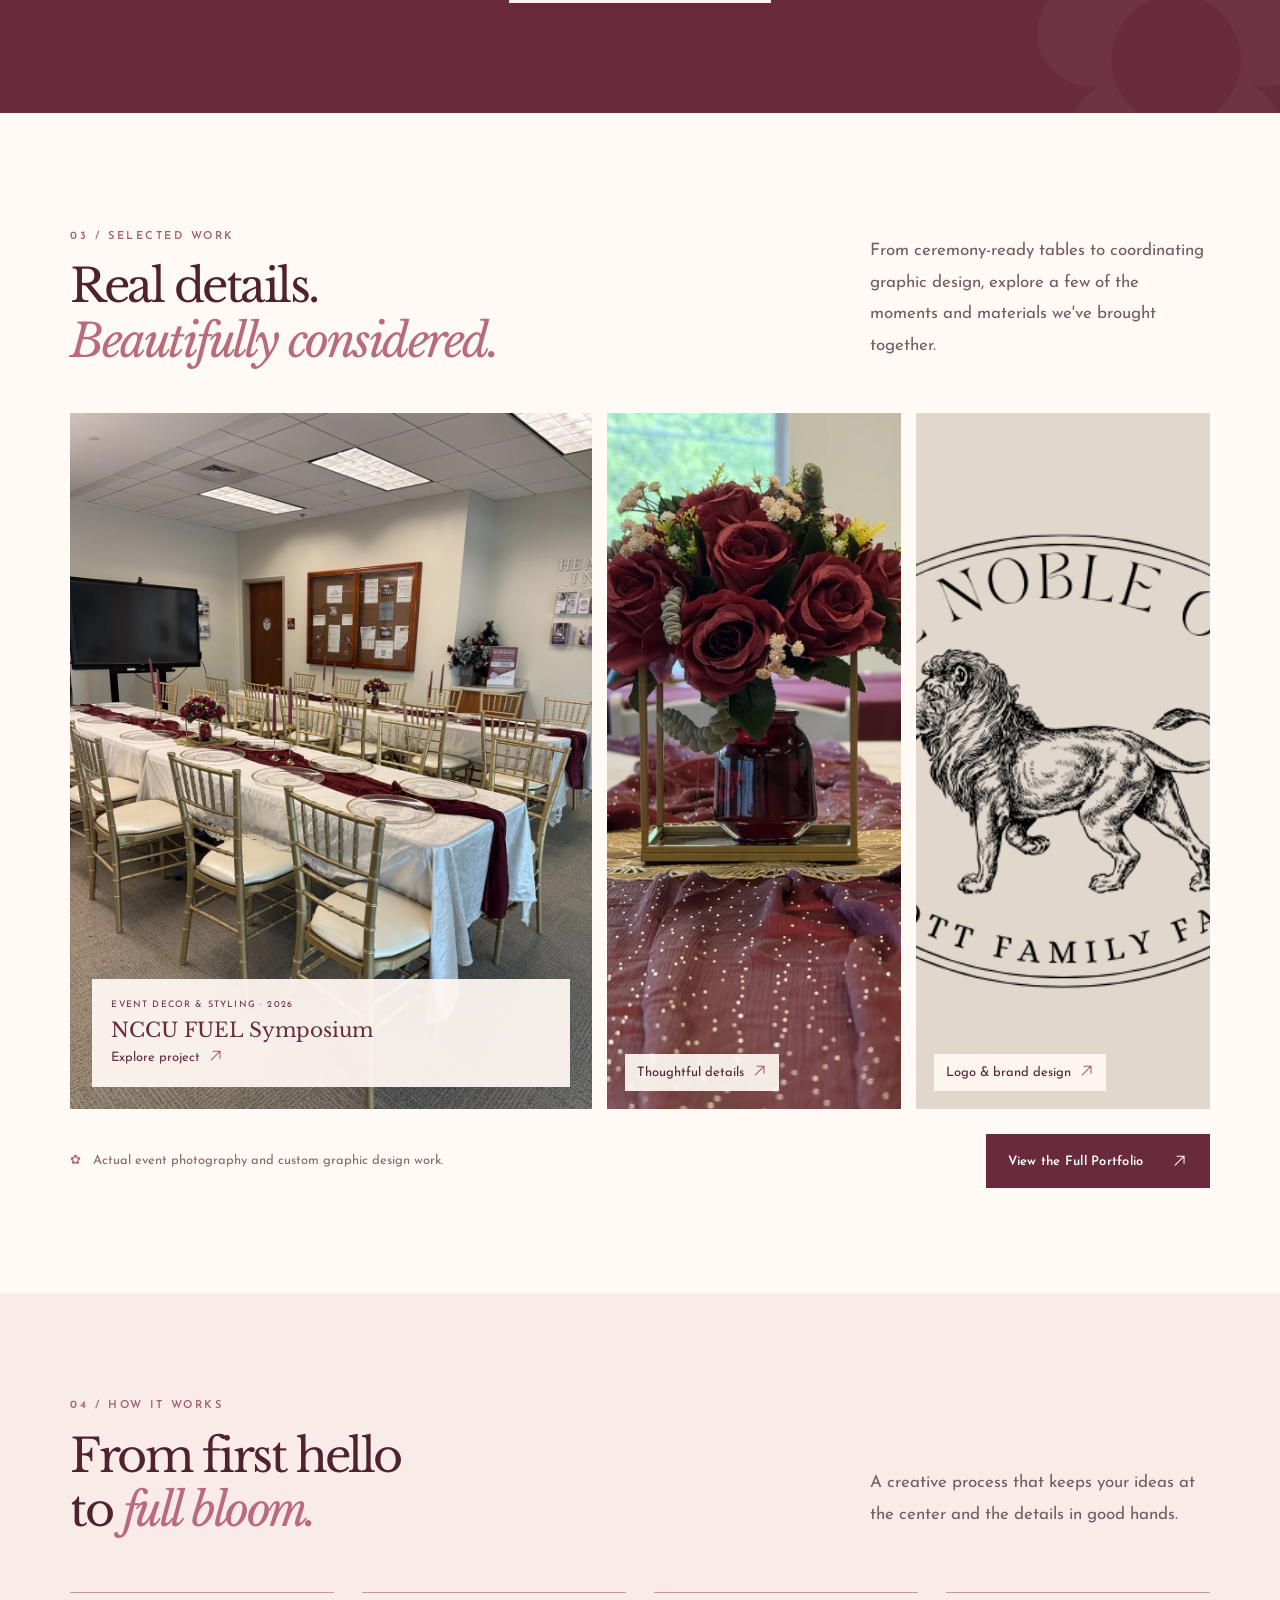
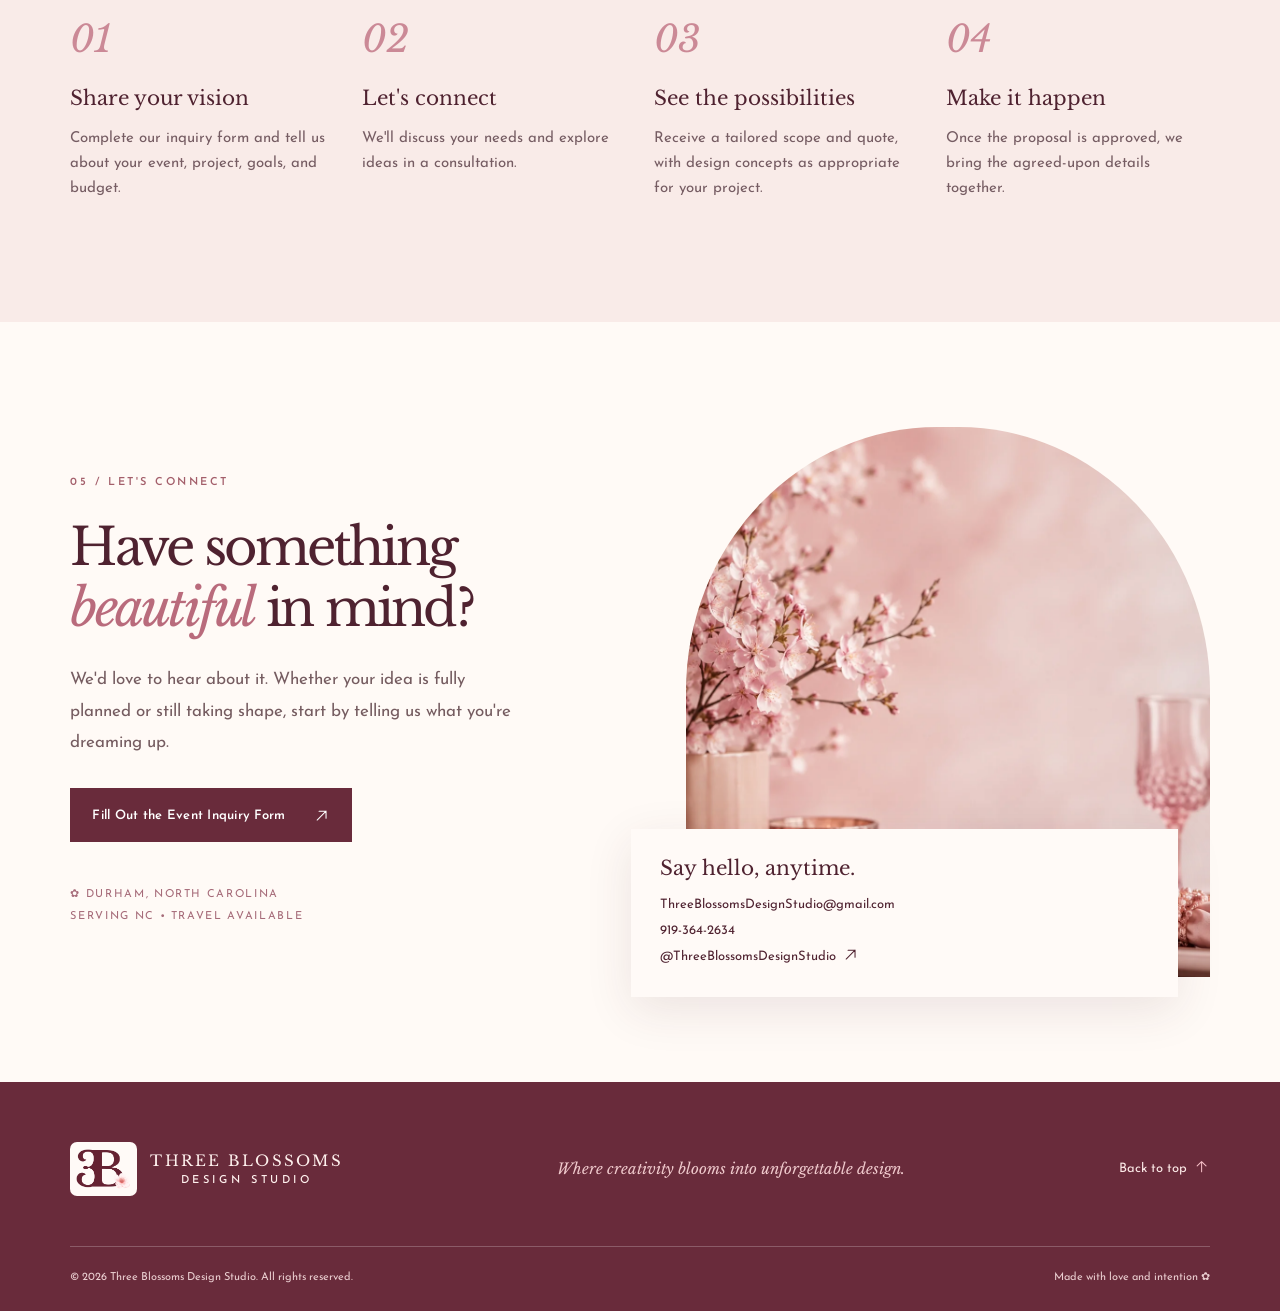
==== commit 52c425ce: "Add files via upload" ====
--- a/index.html
+++ b/index.html
@@ -15,37 +15,37 @@
 <header class="site-header" id="top"><div class="nav-inner">
 <a href="#top" class="brand" aria-label="Three Blossoms Design Studio home"><img class="brand-logo" src="assets/three-blossoms-logo.png" alt="" width="67" height="54"><span class="brand-words"><strong>THREE BLOSSOMS</strong><small>DESIGN STUDIO</small></span></a>
 <button class="menu-toggle" aria-expanded="false" aria-controls="navlinks" aria-label="Open navigation"><span></span><span></span><span></span></button>
-<nav id="navlinks" aria-label="Main navigation"><a href="#about">About</a><a href="#services">Services</a><a href="#portfolio">Portfolio</a><a href="#process">The Process</a><a class="nav-cta" href="#contact">Let's Connect <span aria-hidden="true">↗</span></a></nav>
+<nav id="navlinks" aria-label="Main navigation"><a href="#about">About</a><a href="#services">Services</a><a href="#portfolio">Portfolio</a><a href="#process">The Process</a><a class="nav-cta" href="#contact">Let's Connect <svg class="brand-arrow brand-arrow--diagonal" xmlns="http://www.w3.org/2000/svg" viewBox="0 0 24 24" aria-hidden="true" focusable="false"><path d="M5 19 19 5M8 5h11v11"/></svg></a></nav>
 </div></header>
 <main id="main">
 <section class="hero"><div class="hero-copy"><div class="eyebrow"><span class="tiny-flower">✿</span> WELCOME TO THREE BLOSSOMS</div>
 <h1>Your vision,<br><em>beautifully</em><br>brought to life.</h1>
 <p>Custom event design, thoughtful details, and creative possibilities made just for you. Because every moment deserves to bloom.</p>
-<div class="hero-actions"><a href="portfolio.html" class="btn btn-dark">View Our Work <span>↗</span></a><a href="https://forms.gle/Ps7WeBskUqSDtwRi7" class="text-link" target="_blank" rel="noopener">Start your event inquiry <span>↗</span></a></div>
+<div class="hero-actions"><a href="portfolio.html" class="btn btn-dark">View Our Work <svg class="brand-arrow brand-arrow--diagonal" xmlns="http://www.w3.org/2000/svg" viewBox="0 0 24 24" aria-hidden="true" focusable="false"><path d="M5 19 19 5M8 5h11v11"/></svg></a><a href="https://forms.gle/Ps7WeBskUqSDtwRi7" class="text-link" target="_blank" rel="noopener">Start your event inquiry <svg class="brand-arrow brand-arrow--diagonal" xmlns="http://www.w3.org/2000/svg" viewBox="0 0 24 24" aria-hidden="true" focusable="false"><path d="M5 19 19 5M8 5h11v11"/></svg></a></div>
 <div class="hero-tag"><span>✦</span> PERSONALIZED BY DESIGN <span>✦</span> MADE WITH INTENTION</div></div>
 <div class="hero-visual"><img src="assets/hero.webp" alt="Blush draped event backdrop with sculptural florals" fetchpriority="high"><span class="hero-sticker">Where creativity<br><em>blooms.</em> ✿</span><span class="hero-side">THREE BLOSSOMS • CREATIVE STUDIO</span></div></section>
 <section class="intro band"><span>✿</span><p>Not just pretty details. <em>Meaningful moments.</em></p><span>✿</span></section>
-<section class="section about" id="about"><div class="about-photo"><img src="assets/portrait.webp" alt="Portrait of the founder of Three Blossoms Design Studio" loading="lazy"><div class="photo-caption">MEET THE CREATIVE BEHIND THE BLOSSOMS</div></div><div class="about-copy"><div class="eyebrow">01 / THE STUDIO</div><h2>Creative at heart.<br><em>Intentional</em> by design.</h2><p>Hi, I'm Aaliyah, the creative behind Three Blossoms Design Studio. I love taking an idea, finding the details that make it special, and turning it into something that feels unmistakably yours.</p><p>From celebrations and event styling to invitations, programs, and custom creative projects, my approach is personal, collaborative, and designed around your vision.</p><div class="signature">Let's create something beautiful. <span>✿</span></div><a href="portfolio.html" class="text-link">See what we create <span>↗</span></a></div></section>
+<section class="section about" id="about"><div class="about-photo"><img src="assets/portrait.webp" alt="Portrait of the founder of Three Blossoms Design Studio" loading="lazy"><div class="photo-caption">MEET THE CREATIVE BEHIND THE BLOSSOMS</div></div><div class="about-copy"><div class="eyebrow">01 / THE STUDIO</div><h2>Creative at heart.<br><em>Intentional</em> by design.</h2><p>Hi, I'm Aaliyah, the creative behind Three Blossoms Design Studio. I love taking an idea, finding the details that make it special, and turning it into something that feels unmistakably yours.</p><p>From celebrations and event styling to invitations, programs, and custom creative projects, my approach is personal, collaborative, and designed around your vision.</p><div class="signature">Let's create something beautiful. <span>✿</span></div><a href="portfolio.html" class="text-link">See what we create <svg class="brand-arrow brand-arrow--diagonal" xmlns="http://www.w3.org/2000/svg" viewBox="0 0 24 24" aria-hidden="true" focusable="false"><path d="M5 19 19 5M8 5h11v11"/></svg></a></div></section>
 <section class="services-section section" id="services"><div class="section-heading"><div><div class="eyebrow">02 / WHAT WE DO</div><h2>Beautiful ideas.<br><em>Endless possibilities.</em></h2></div><p>Every project starts with your vision. Choose a single service or build a custom package with the support you need.</p></div>
 <div class="service-grid">
-<article class="service-card"><div class="service-img"><img src="assets/table.webp" alt="Blush tablescape with candles and cherry blossoms" loading="lazy"><span class="number">01</span></div><div class="service-body"><h3>Event Decor & Styling</h3><p>Custom event concepts, decor design, styling, sourcing, and thoughtful setup for celebrations and meaningful gatherings.</p><a href="https://forms.gle/Ps7WeBskUqSDtwRi7" target="_blank" rel="noopener" aria-label="Inquire about event decor and styling">Inquire about this service <span>↗</span></a></div></article>
-<article class="service-card"><div class="service-img"><img src="assets/design.webp" alt="Creative worktable with mood boards, laptop and pink palette" loading="lazy"><span class="number">02</span></div><div class="service-body"><h3>Graphic & Event Design</h3><p>Invitations, programs, certificates, event branding, signage, digital graphics, and coordinating printed details.</p><a href="https://forms.gle/Ps7WeBskUqSDtwRi7" target="_blank" rel="noopener" aria-label="Inquire about graphic design">Inquire about this service <span>↗</span></a></div></article>
-<article class="service-card"><div class="service-img"><img src="assets/flatlay.webp" alt="Blush event planning notebook with fabric swatches and stationery" loading="lazy"><span class="number">03</span></div><div class="service-body"><h3>Creative Projects & Support</h3><p>One-of-a-kind projects, curated design concepts, and flexible creative support that goes beyond a standard package.</p><a href="https://forms.gle/Ps7WeBskUqSDtwRi7" target="_blank" rel="noopener" aria-label="Inquire about creative projects">Inquire about this service <span>↗</span></a></div></article>
+<article class="service-card"><div class="service-img"><img src="assets/table.webp" alt="Blush tablescape with candles and cherry blossoms" loading="lazy"><span class="number">01</span></div><div class="service-body"><h3>Event Decor & Styling</h3><p>Custom event concepts, decor design, styling, sourcing, and thoughtful setup for celebrations and meaningful gatherings.</p><a href="https://forms.gle/Ps7WeBskUqSDtwRi7" target="_blank" rel="noopener" aria-label="Inquire about event decor and styling">Inquire about this service <svg class="brand-arrow brand-arrow--diagonal" xmlns="http://www.w3.org/2000/svg" viewBox="0 0 24 24" aria-hidden="true" focusable="false"><path d="M5 19 19 5M8 5h11v11"/></svg></a></div></article>
+<article class="service-card"><div class="service-img"><img src="assets/design.webp" alt="Creative worktable with mood boards, laptop and pink palette" loading="lazy"><span class="number">02</span></div><div class="service-body"><h3>Graphic & Event Design</h3><p>Invitations, programs, certificates, event branding, signage, digital graphics, and coordinating printed details.</p><a href="https://forms.gle/Ps7WeBskUqSDtwRi7" target="_blank" rel="noopener" aria-label="Inquire about graphic design">Inquire about this service <svg class="brand-arrow brand-arrow--diagonal" xmlns="http://www.w3.org/2000/svg" viewBox="0 0 24 24" aria-hidden="true" focusable="false"><path d="M5 19 19 5M8 5h11v11"/></svg></a></div></article>
+<article class="service-card"><div class="service-img"><img src="assets/flatlay.webp" alt="Blush event planning notebook with fabric swatches and stationery" loading="lazy"><span class="number">03</span></div><div class="service-body"><h3>Creative Projects & Support</h3><p>One-of-a-kind projects, curated design concepts, and flexible creative support that goes beyond a standard package.</p><a href="https://forms.gle/Ps7WeBskUqSDtwRi7" target="_blank" rel="noopener" aria-label="Inquire about creative projects">Inquire about this service <svg class="brand-arrow brand-arrow--diagonal" xmlns="http://www.w3.org/2000/svg" viewBox="0 0 24 24" aria-hidden="true" focusable="false"><path d="M5 19 19 5M8 5h11v11"/></svg></a></div></article>
 </div></section>
-<section class="statement"><span class="eyebrow">A LITTLE REMINDER</span><h2>Don't let a small budget<br>keep you from <em>celebrating.</em></h2><p>Tell us what matters most. We'll explore options that fit your vision and your priorities.</p><a class="btn btn-light" href="https://forms.gle/Ps7WeBskUqSDtwRi7" target="_blank" rel="noopener">Let's Talk About Your Vision <span>↗</span></a><span class="statement-flower flower-one">✿</span><span class="statement-flower flower-two">✿</span></section>
+<section class="statement"><span class="eyebrow">A LITTLE REMINDER</span><h2>Don't let a small budget<br>keep you from <em>celebrating.</em></h2><p>Tell us what matters most. We'll explore options that fit your vision and your priorities.</p><a class="btn btn-light" href="https://forms.gle/Ps7WeBskUqSDtwRi7" target="_blank" rel="noopener">Let's Talk About Your Vision <svg class="brand-arrow brand-arrow--diagonal" xmlns="http://www.w3.org/2000/svg" viewBox="0 0 24 24" aria-hidden="true" focusable="false"><path d="M5 19 19 5M8 5h11v11"/></svg></a><span class="statement-flower flower-one">✿</span><span class="statement-flower flower-two">✿</span></section>
 <section class="section work-preview" id="portfolio">
   <div class="section-heading"><div><div class="eyebrow">03 / SELECTED WORK</div><h2>Real details.<br><em>Beautifully considered.</em></h2></div>
   <p>From ceremony-ready tables to coordinating graphic design, explore a few of the moments and materials we've brought together.</p></div>
   <div class="work-preview-grid">
-    <a class="work-preview-main" href="portfolio.html#fuel"><img src="assets/fuel-wide.webp" loading="lazy" alt="Burgundy and gold banquet tables styled for the NCCU FUEL Symposium"><span class="work-preview-label"><small>EVENT DECOR & STYLING · 2026</small><strong>NCCU FUEL Symposium</strong><span>Explore project ↗</span></span></a>
-    <a class="work-preview-side" href="portfolio.html#fuel"><img src="assets/fuel-centerpiece.webp" loading="lazy" alt="Burgundy roses in a gold frame centerpiece"><span>Thoughtful details ↗</span></a>
-    <a class="work-preview-side" href="portfolio.html#graphics"><img src="assets/nine-noble-oaks-logo.webp" loading="lazy" alt="Illustrated Nine Noble Oaks Scott Family Farm identity logo"><span>Logo & brand design ↗</span></a>
+    <a class="work-preview-main" href="portfolio.html#fuel"><img src="assets/fuel-wide.webp" loading="lazy" alt="Burgundy and gold banquet tables styled for the NCCU FUEL Symposium"><span class="work-preview-label"><small>EVENT DECOR & STYLING · 2026</small><strong>NCCU FUEL Symposium</strong><span>Explore project <svg class="brand-arrow brand-arrow--diagonal" xmlns="http://www.w3.org/2000/svg" viewBox="0 0 24 24" aria-hidden="true" focusable="false"><path d="M5 19 19 5M8 5h11v11"/></svg></span></span></a>
+    <a class="work-preview-side" href="portfolio.html#fuel"><img src="assets/fuel-centerpiece.webp" loading="lazy" alt="Burgundy roses in a gold frame centerpiece"><span>Thoughtful details <svg class="brand-arrow brand-arrow--diagonal" xmlns="http://www.w3.org/2000/svg" viewBox="0 0 24 24" aria-hidden="true" focusable="false"><path d="M5 19 19 5M8 5h11v11"/></svg></span></a>
+    <a class="work-preview-side" href="portfolio.html#graphics"><img src="assets/nine-noble-oaks-logo.webp" loading="lazy" alt="Illustrated Nine Noble Oaks Scott Family Farm identity logo"><span>Logo & brand design <svg class="brand-arrow brand-arrow--diagonal" xmlns="http://www.w3.org/2000/svg" viewBox="0 0 24 24" aria-hidden="true" focusable="false"><path d="M5 19 19 5M8 5h11v11"/></svg></span></a>
   </div>
-  <div class="preview-footer"><p><span aria-hidden="true">✿</span> Actual event photography and custom graphic design work.</p><a class="btn btn-dark" href="portfolio.html">View the Full Portfolio <span>↗</span></a></div>
+  <div class="preview-footer"><p><span aria-hidden="true">✿</span> Actual event photography and custom graphic design work.</p><a class="btn btn-dark" href="portfolio.html">View the Full Portfolio <svg class="brand-arrow brand-arrow--diagonal" xmlns="http://www.w3.org/2000/svg" viewBox="0 0 24 24" aria-hidden="true" focusable="false"><path d="M5 19 19 5M8 5h11v11"/></svg></a></div>
 </section>
 <section class="process section" id="process"><div class="section-heading"><div><div class="eyebrow">04 / HOW IT WORKS</div><h2>From first hello<br>to <em>full bloom.</em></h2></div><p>A creative process that keeps your ideas at the center and the details in good hands.</p></div><div class="steps"><div class="step"><span>01</span><h3>Share your vision</h3><p>Complete our inquiry form and tell us about your event, project, goals, and budget.</p></div><div class="step"><span>02</span><h3>Let's connect</h3><p>We'll discuss your needs and explore ideas in a consultation.</p></div><div class="step"><span>03</span><h3>See the possibilities</h3><p>Receive a tailored scope and quote, with design concepts as appropriate for your project.</p></div><div class="step"><span>04</span><h3>Make it happen</h3><p>Once the proposal is approved, we bring the agreed-upon details together.</p></div></div></section>
-<section class="contact section" id="contact"><div class="contact-left"><div class="eyebrow">05 / LET'S CONNECT</div><h2>Have something<br><em>beautiful</em> in mind?</h2><p>We'd love to hear about it. Whether your idea is fully planned or still taking shape, start by telling us what you're dreaming up.</p><a class="btn btn-dark" href="https://forms.gle/Ps7WeBskUqSDtwRi7" target="_blank" rel="noopener">Fill Out the Event Inquiry Form <span>↗</span></a><div class="contact-location">✿ DURHAM, NORTH CAROLINA <br> SERVING NC • TRAVEL AVAILABLE</div></div><div class="contact-right"><img src="assets/blossoms.webp" alt="Cherry blossom tabletop details" loading="lazy"><div class="contact-card"><h3>Say hello, anytime.</h3><a href="mailto:ThreeBlossomsDesignStudio@gmail.com">ThreeBlossomsDesignStudio@gmail.com</a><a href="tel:+19193642634">919-364-2634</a><a href="https://www.instagram.com/ThreeBlossomsDesignStudio/" target="_blank" rel="noopener">@ThreeBlossomsDesignStudio ↗</a></div></div></section>
+<section class="contact section" id="contact"><div class="contact-left"><div class="eyebrow">05 / LET'S CONNECT</div><h2>Have something<br><em>beautiful</em> in mind?</h2><p>We'd love to hear about it. Whether your idea is fully planned or still taking shape, start by telling us what you're dreaming up.</p><a class="btn btn-dark" href="https://forms.gle/Ps7WeBskUqSDtwRi7" target="_blank" rel="noopener">Fill Out the Event Inquiry Form <svg class="brand-arrow brand-arrow--diagonal" xmlns="http://www.w3.org/2000/svg" viewBox="0 0 24 24" aria-hidden="true" focusable="false"><path d="M5 19 19 5M8 5h11v11"/></svg></a><div class="contact-location">✿ DURHAM, NORTH CAROLINA <br> SERVING NC • TRAVEL AVAILABLE</div></div><div class="contact-right"><img src="assets/blossoms.webp" alt="Cherry blossom tabletop details" loading="lazy"><div class="contact-card"><h3>Say hello, anytime.</h3><a href="mailto:ThreeBlossomsDesignStudio@gmail.com">ThreeBlossomsDesignStudio@gmail.com</a><a href="tel:+19193642634">919-364-2634</a><a href="https://www.instagram.com/ThreeBlossomsDesignStudio/" target="_blank" rel="noopener">@ThreeBlossomsDesignStudio <svg class="brand-arrow brand-arrow--diagonal" xmlns="http://www.w3.org/2000/svg" viewBox="0 0 24 24" aria-hidden="true" focusable="false"><path d="M5 19 19 5M8 5h11v11"/></svg></a></div></div></section>
 </main>
-<footer><div class="footer-top"><a href="#top" class="brand brand-footer"><img class="brand-logo" src="assets/three-blossoms-logo.png" alt="" width="67" height="54"><span class="brand-words"><strong>THREE BLOSSOMS</strong><small>DESIGN STUDIO</small></span></a><p>Where creativity blooms into unforgettable design.</p><a href="#top" class="backtop">Back to top ↑</a></div><div class="footer-bottom"><small>© <span id="year">2026</span> Three Blossoms Design Studio. All rights reserved.</small><small>Made with love and intention ✿</small></div></footer>
+<footer><div class="footer-top"><a href="#top" class="brand brand-footer"><img class="brand-logo" src="assets/three-blossoms-logo.png" alt="" width="67" height="54"><span class="brand-words"><strong>THREE BLOSSOMS</strong><small>DESIGN STUDIO</small></span></a><p>Where creativity blooms into unforgettable design.</p><a href="#top" class="backtop">Back to top <svg class="brand-arrow brand-arrow--up" xmlns="http://www.w3.org/2000/svg" viewBox="0 0 24 24" aria-hidden="true" focusable="false"><path d="M12 20V4m-7 7 7-7 7 7"/></svg></a></div><div class="footer-bottom"><small>© <span id="year">2026</span> Three Blossoms Design Studio. All rights reserved.</small><small>Made with love and intention ✿</small></div></footer>
 <script src="script.js"></script>
 </body></html>
--- a/styles.css
+++ b/styles.css
@@ -36,3 +36,20 @@
 .graphic-example figcaption span{line-height:1.5}
 @media(max-width:720px){.graphic-collections{gap:45px}.design-group-head{flex-direction:column;gap:3px}.graphic-example:last-child{max-width:none}}
 @media(max-width:450px){.design-group-head h3{font-size:23px}}
+
+
+/* Three Blossoms custom, non-emoji navigation arrows.
+   The line-work inherits cream or burgundy from the surrounding text. */
+.brand-arrow{display:inline-block;vertical-align:-.18em;width:1.17em;height:1.17em;flex:0 0 auto;fill:none;stroke:currentColor;stroke-width:1.65;stroke-linecap:round;stroke-linejoin:round;transition:transform .22s ease;}
+.brand-arrow--diagonal{margin-left:.3em}
+.brand-arrow--down,.brand-arrow--up{margin-left:.25em}
+a:hover .brand-arrow--diagonal{transform:translate(2px,-2px)}
+a:hover .brand-arrow--down{transform:translateY(3px)}
+a:hover .brand-arrow--up{transform:translateY(-3px)}
+/* Keep these as refined inline links, not native emoji rendering. */
+.text-link{display:inline-flex;align-items:center;gap:8px}
+.text-link .brand-arrow{margin-left:0}
+.nav-cta{display:inline-flex;align-items:center;gap:6px}
+.backtop .brand-arrow{color:#f4bdc5}
+.work-preview-label .brand-arrow,.work-preview-side .brand-arrow{color:#a45869}
+@media(prefers-reduced-motion:reduce){.brand-arrow{transition:none!important}}
